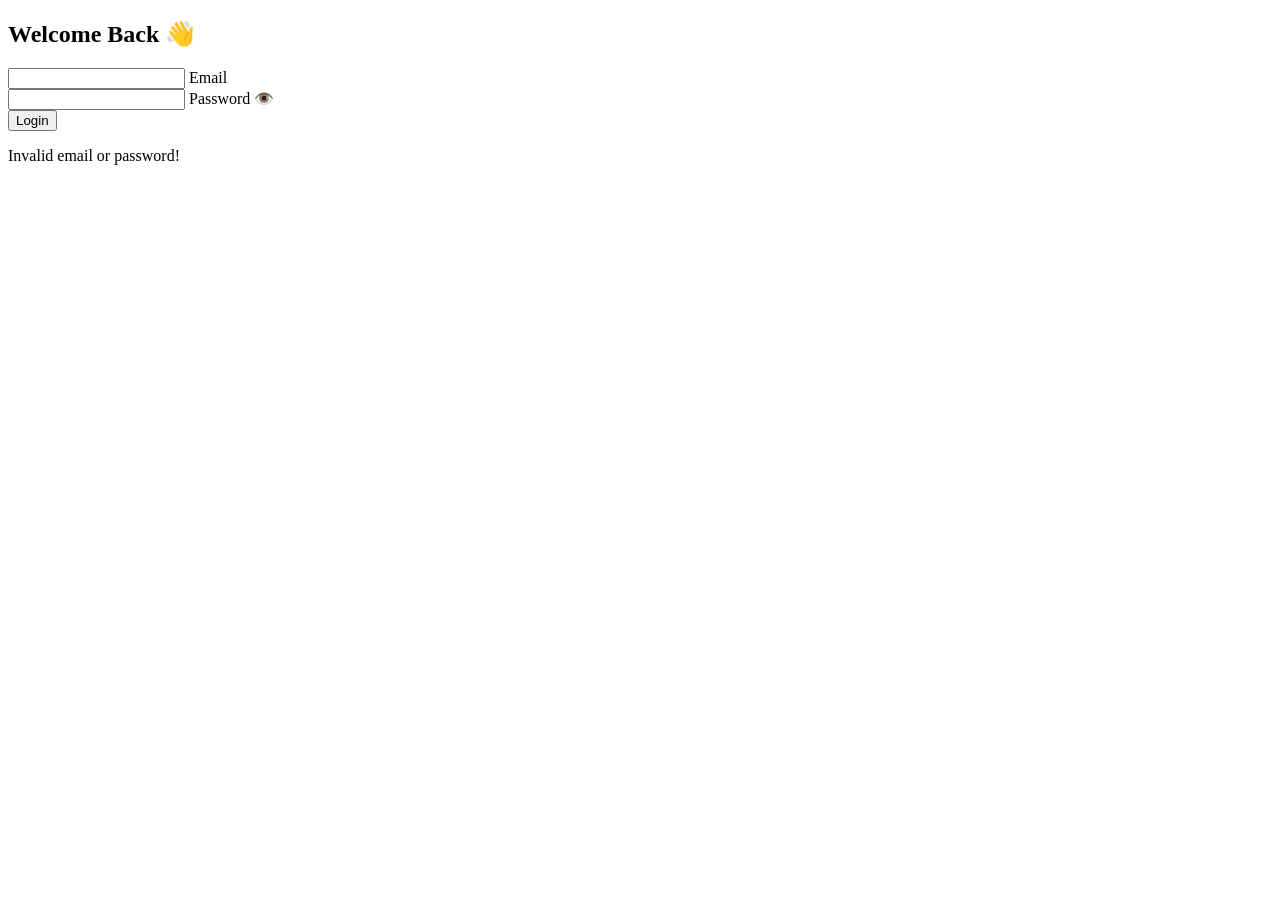
==== login2.html @ db9e646c "html-structure" ====
<!DOCTYPE html>
<html lang="en">
<head>
    <meta charset="UTF-8">
    <meta name="viewport" content="width=device-width, initial-scale=1.0">
    <link rel="stylesheet" href="login2.css">
    <title>Log-in form</title>
</head>
<body>
    
      <div class="login-container">
    <h2>Welcome Back 👋</h2>
    <form id="loginForm">
      <div class="input-group">
        <input type="email" id="email" required>
        <label for="email">Email</label>
      </div>

      <div class="input-group">
        <input type="password" id="password" required>
        <label for="password">Password</label>
        <span class="show-pass" id="togglePass">👁️</span>
      </div>

      <button type="submit" class="login-btn">Login</button>
      <p class="error-msg" id="errorMsg">Invalid email or password!</p>
    </form>
  </div>

</body>
</html>
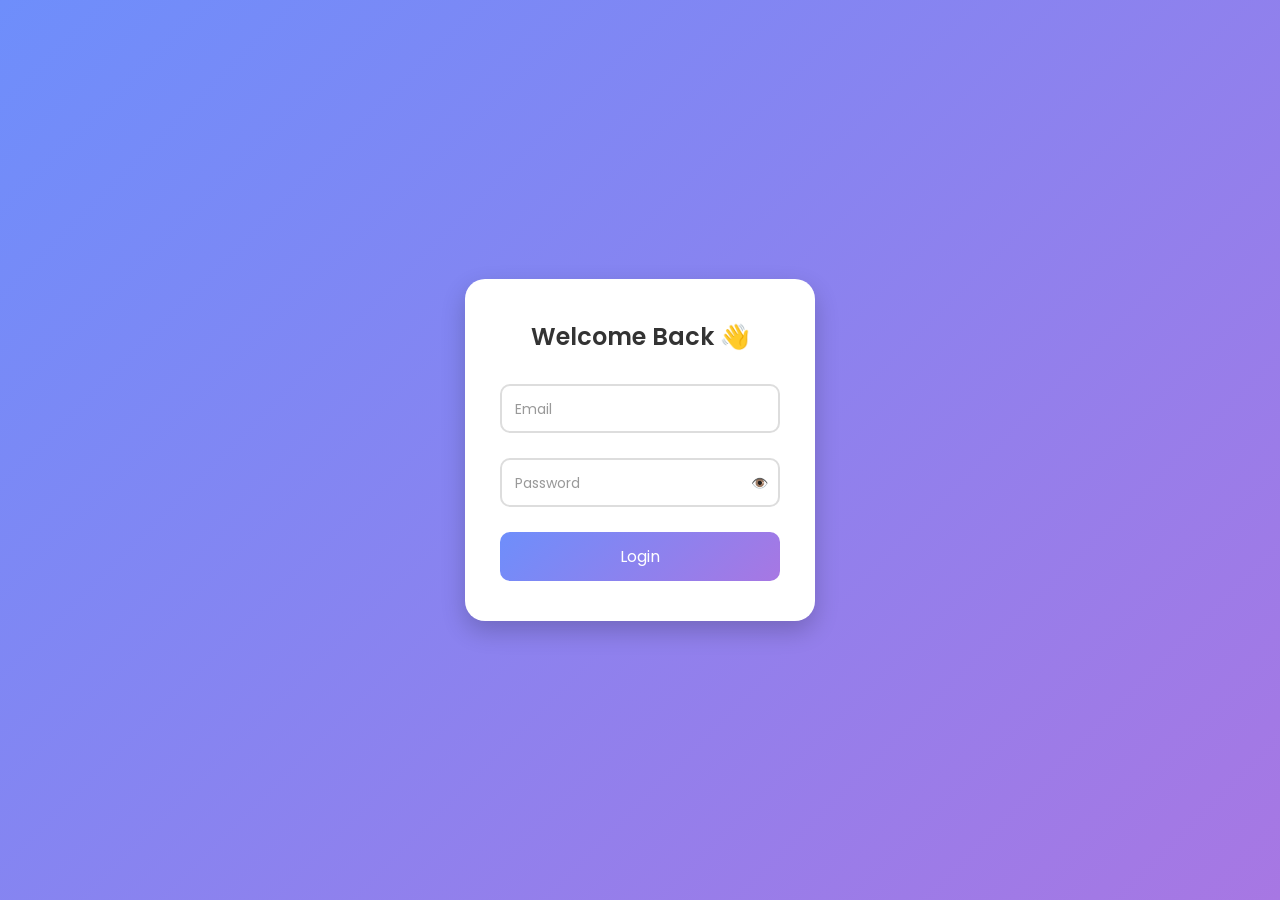
==== commit 2777d61e: "js-variables" ====
--- a/login2.html
+++ b/login2.html
@@ -27,5 +27,7 @@
     </form>
   </div>
 
+
+  <script src="login2.js"> </script>
 </body>
 </html>
--- a/login2.css
+++ b/login2.css
@@ -0,0 +1,139 @@
+    @import url('https://fonts.googleapis.com/css2?family=Poppins:wght@300;500;600&display=swap');
+
+    * {
+      margin: 0;
+      padding: 0;
+      box-sizing: border-box;
+      font-family: 'Poppins', sans-serif;
+    }
+
+    body {
+      height: 100vh;
+      display: flex;
+      justify-content: center;
+      align-items: center;
+      background: linear-gradient(135deg, #6e8efb, #a777e3);
+      overflow: hidden;
+    }
+
+    .login-container {
+      background: #fff;
+      padding: 40px 35px;
+      border-radius: 20px;
+      box-shadow: 0 10px 25px rgba(0,0,0,0.2);
+      width: 350px;
+      position: relative;
+      animation: slideIn 1s ease forwards;
+      transform: translateY(-30px);
+      opacity: 0;
+    }
+
+
+
+    @keyframes slideIn {
+      to {
+        transform: translateY(0);
+        opacity: 1;
+      }
+    }
+
+    .login-container h2 {
+      text-align: center;
+      margin-bottom: 30px;
+      color: #333;
+      font-weight: 600;
+    }
+
+
+    .input-group {
+      position: relative;
+      margin-bottom: 25px;
+    }
+
+    .input-group input {
+      width: 100%;
+      padding: 12px 40px 12px 15px;
+      border: 2px solid #ddd;
+      border-radius: 10px;
+      outline: none;
+      font-size: 14px;
+      transition: 0.3s;
+    }
+
+    .input-group input:focus {
+      border-color: #6e8efb;
+      box-shadow: 0 0 5px rgba(110, 142, 251, 0.4);
+    }
+
+
+
+    .input-group label {
+      position: absolute;
+      top: 50%;
+      left: 15px;
+      transform: translateY(-50%);
+      color: #999;
+      font-size: 14px;
+      pointer-events: none;
+      transition: 0.3s;
+    }
+
+    .input-group input:focus + label,
+    .input-group input:valid + label {
+      top: 0;
+      left: 10px;
+      font-size: 12px;
+      background: #fff;
+      padding: 0 5px;
+      color: #6e8efb;
+    }
+
+
+    .show-pass {
+      position: absolute;
+      right: 12px;
+      top: 50%;
+      transform: translateY(-50%);
+      cursor: pointer;
+      color: #aaa;
+      font-size: 14px;
+    }
+
+    .login-btn {
+      width: 100%;
+      background: linear-gradient(135deg, #6e8efb, #a777e3);
+      color: white;
+      padding: 12px;
+      border: none;
+      border-radius: 10px;
+      font-size: 16px;
+      cursor: pointer;
+      transition: 0.3s;
+    }
+
+    .login-btn:hover {
+      transform: scale(1.03);
+      box-shadow: 0 5px 15px rgba(110, 142, 251, 0.4);
+    }
+
+
+    .error-msg {
+      text-align: center;
+      color: red;
+      font-size: 14px;
+      margin-top: 10px;
+      display: none;
+      animation: fadeIn 0.4s ease;
+    }
+
+        @keyframes fadeIn {
+      from { opacity: 0; transform: translateY(-5px); }
+      to { opacity: 1; transform: translateY(0); }
+    }
+
+    @media (max-width: 400px) {
+      .login-container {
+        width: 90%;
+        padding: 30px 20px;
+      }
+    }
